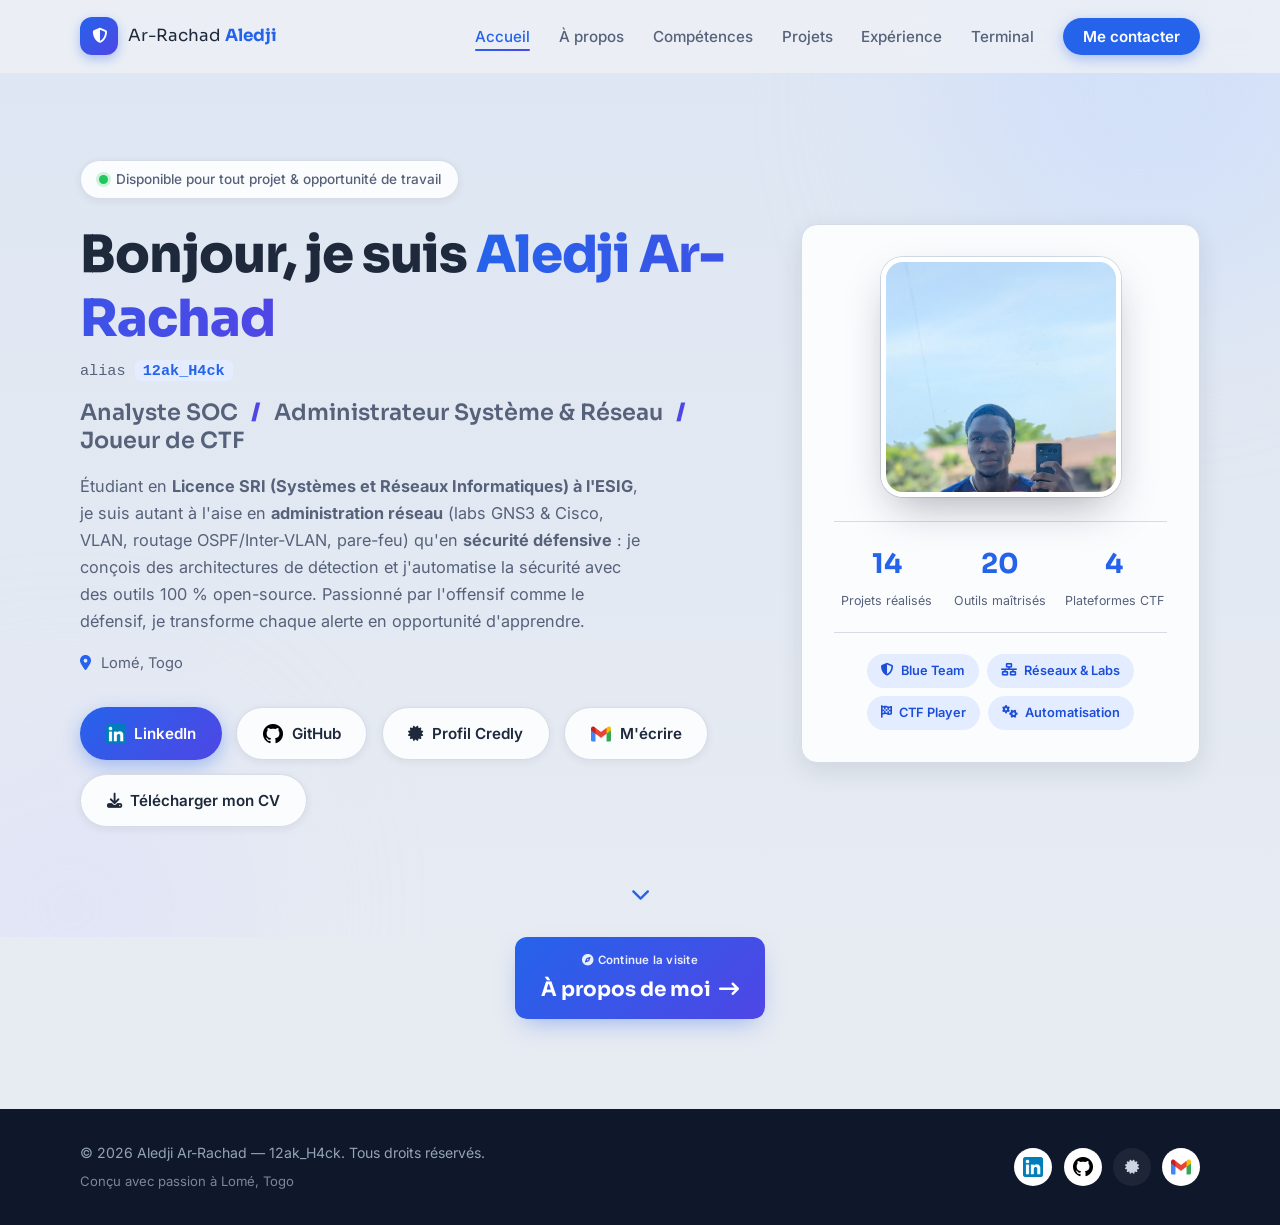
==== index.html @ 724449cd "Add files via upload" ====
<!DOCTYPE html>
<html lang="fr">
<head>
  <meta charset="UTF-8">
  <meta name="viewport" content="width=device-width, initial-scale=1.0">
  <title>Aledji Ar-Rachad — Accueil</title>
  <meta name="description" content="Portfolio d'Aledji Ar-Rachad — Étudiant en Licence SRI (Systèmes et Réseaux Informatiques) à l'ESIG, Analyste SOC, Administrateur Système & Réseau et joueur de CTF.">
  <link rel="icon" href="data:image/svg+xml,%3Csvg xmlns='http://www.w3.org/2000/svg' viewBox='0 0 100 100'%3E%3Ctext y='.9em' font-size='90'%3E%F0%9F%9B%A1%EF%B8%8F%3C/text%3E%3C/svg%3E">

  <link rel="preconnect" href="https://fonts.googleapis.com">
  <link rel="preconnect" href="https://fonts.gstatic.com" crossorigin>
  <link href="https://fonts.googleapis.com/css2?family=Inter:wght@400;500;600;700&family=Sora:wght@600;700;800&display=swap" rel="stylesheet">
  <link rel="stylesheet" href="https://cdnjs.cloudflare.com/ajax/libs/font-awesome/6.5.1/css/all.min.css" integrity="sha512-DTOQO9RWCH3ppGqcWaEA1BIZOC6xxalwEsw9c2QQeAIftl+Vegovlnee1c9QX4TctnWMn13TZye+giMm8e2LwA==" crossorigin="anonymous" referrerpolicy="no-referrer">

  <link rel="stylesheet" href="styles.css">
</head>
<body>

<a href="#main" class="skip-link">Aller au contenu principal</a>
<div id="progress-bar" aria-hidden="true"></div>

<!-- ================= NAVBAR ================= -->
<header class="navbar" id="navbar">
  <nav class="container nav-inner">
    <a href="index.html" class="logo">
      <span class="logo-badge"><i class="fa-solid fa-shield-halved"></i></span>
      <span>Ar-Rachad <strong>Aledji</strong></span>
    </a>

    <ul class="nav-links" id="nav-links">
      <li><a href="index.html" class="nav-link active">Accueil</a></li>
      <li><a href="apropos.html" class="nav-link">À propos</a></li>
      <li><a href="competences.html" class="nav-link">Compétences</a></li>
      <li><a href="projets.html" class="nav-link">Projets</a></li>
      <li><a href="experience.html" class="nav-link">Expérience</a></li>
      <li><a href="terminal.html" class="nav-link">Terminal</a></li>
      <li><a href="contact.html" class="nav-link nav-cta">Me contacter</a></li>
    </ul>

    <button class="menu-btn" id="menu-btn" aria-label="Ouvrir le menu" aria-expanded="false">
      <i class="fa-solid fa-bars"></i>
    </button>
  </nav>
</header>

<main id="main">

<!-- ================= HERO ================= -->
<section id="accueil" class="hero">
  <div class="hero-decor hero-decor-1"></div>
  <div class="hero-decor hero-decor-2"></div>

  <div class="container hero-inner">
    <div class="hero-text reveal-left">
      <span class="hero-tag"><span class="dot-online"></span> Disponible pour tout projet &amp; opportunité de travail</span>

      <h1>Bonjour, je suis <span class="accent">Aledji Ar-Rachad</span></h1>

      <p class="hero-alias">alias <span>12ak_H4ck</span></p>

      <h2 class="hero-role">Analyste SOC <span class="sep">/</span> Administrateur Système &amp; Réseau <span class="sep">/</span> Joueur de CTF</h2>

      <p class="hero-desc">
        Étudiant en <strong>Licence SRI (Systèmes et Réseaux Informatiques) à l'ESIG</strong>, je suis autant à l'aise
        en <strong>administration réseau</strong> (labs GNS3 &amp; Cisco, VLAN, routage OSPF/Inter-VLAN, pare-feu) qu'en
        <strong>sécurité défensive</strong> : je conçois des architectures de détection et j'automatise la sécurité avec
        des outils 100&nbsp;% open-source. Passionné par l'offensif comme le défensif, je transforme chaque alerte en
        opportunité d'apprendre.
      </p>

      <p class="hero-location"><i class="fa-solid fa-location-dot"></i> Lomé, Togo</p>

      <div class="hero-actions">
        <a href="https://www.linkedin.com/in/ar-rachad-aledji" target="_blank" rel="noopener noreferrer" class="btn btn-primary">
          <img src="assets/linkedin.png" alt="" class="btn-ico" aria-hidden="true"> LinkedIn
        </a>
        <a href="https://github.com/Rachkpt" target="_blank" rel="noopener noreferrer" class="btn btn-outline">
          <img src="assets/github.png" alt="" class="btn-ico" aria-hidden="true"> GitHub
        </a>
        <a href="https://www.credly.com/users/aledji-ar-rachad" target="_blank" rel="noopener noreferrer" class="btn btn-outline">
          <i class="fa-solid fa-certificate"></i> Profil Credly
        </a>
        <a href="mailto:aledjiarrachad1@gmail.com" class="btn btn-outline">
          <img src="assets/gmail.png" alt="" class="btn-ico" aria-hidden="true"> M'écrire
        </a>
        <!-- Bouton de téléchargement : dépose ton CV nommé "assets/cv.pdf" dans le dossier -->
        <a href="assets/cv.pdf" download class="btn btn-outline">
          <i class="fa-solid fa-download"></i> Télécharger mon CV
        </a>
      </div>
    </div>

    <div class="hero-card reveal-right">
      <!-- ============================================================
           >>> C'EST ICI QUE TA PHOTO S'AFFICHE <<<
           Pour l'ajouter : dépose ton image dans CE dossier (à côté
           de index.html) et nomme-la EXACTEMENT :  photo.jpg
           (format carré conseillé, ex. 500x500 px).
           ============================================================ -->
      <div class="hero-avatar">
        <img src="assets/photo.jpg" alt="Photo d'Aledji Ar-Rachad"
             onerror="this.style.display='none'; this.nextElementSibling.style.display='flex';">
        <span class="hero-avatar-fallback">
          <i class="fa-solid fa-camera-retro"></i>
          <small>Ajoutez<br>photo.jpg</small>
        </span>
      </div>
      <div class="hero-stats">
        <div class="stat">
          <span class="stat-value" data-count="14">0</span>
          <span class="stat-label">Projets réalisés</span>
        </div>
        <div class="stat">
          <span class="stat-value" data-count="20">0</span>
          <span class="stat-label">Outils maîtrisés</span>
        </div>
        <div class="stat">
          <span class="stat-value" data-count="4">0</span>
          <span class="stat-label">Plateformes CTF</span>
        </div>
      </div>
      <div class="hero-badges">
        <span class="badge-soft"><i class="fa-solid fa-shield-halved"></i> Blue Team</span>
        <span class="badge-soft"><i class="fa-solid fa-network-wired"></i> Réseaux &amp; Labs</span>
        <span class="badge-soft"><i class="fa-solid fa-flag-checkered"></i> CTF Player</span>
        <span class="badge-soft"><i class="fa-solid fa-gears"></i> Automatisation</span>
      </div>
    </div>
  </div>

  <a href="#suite" class="scroll-hint" aria-label="Continuer la visite">
    <i class="fa-solid fa-chevron-down"></i>
  </a>
</section>

<!-- ================= PAGE SUIVANTE ================= -->
<div class="page-next-wrap" id="suite">
  <a href="apropos.html" class="page-next reveal-zoom">
    <span class="page-next-kicker"><i class="fa-solid fa-compass"></i> Continue la visite</span>
    <span class="page-next-title">À propos de moi <i class="fa-solid fa-arrow-right-long"></i></span>
  </a>
</div>

</main>

<!-- ================= FOOTER ================= -->
<footer class="footer">
  <div class="container footer-inner">
    <p>
      © <span id="year"></span> Aledji Ar-Rachad — 12ak_H4ck. Tous droits réservés.<br>
      <span class="footer-made">Conçu avec passion à Lomé, Togo</span>
    </p>
    <div class="footer-links">
      <a href="https://www.linkedin.com/in/ar-rachad-aledji" target="_blank" rel="noopener noreferrer" aria-label="LinkedIn"><img src="assets/linkedin.png" alt="" class="footer-img" aria-hidden="true"></a>
      <a href="https://github.com/Rachkpt" target="_blank" rel="noopener noreferrer" aria-label="GitHub"><img src="assets/github.png" alt="" class="footer-img" aria-hidden="true"></a>
      <a href="https://www.credly.com/users/aledji-ar-rachad" target="_blank" rel="noopener noreferrer" aria-label="Certifications Credly"><i class="fa-solid fa-certificate"></i></a>
      <a href="mailto:aledjiarrachad1@gmail.com" aria-label="Email"><img src="assets/gmail.png" alt="" class="footer-img" aria-hidden="true"></a>
    </div>
  </div>
</footer>

<button id="back-to-top" aria-label="Revenir en haut de page"><i class="fa-solid fa-arrow-up"></i></button>

<script src="script.js"></script>
</body>
</html>
---- styles.css ----
/* ==========================================================================
   Portfolio — Aledji Ar-Rachad
   Thème clair, professionnel et chaleureux
   ========================================================================== */

/* ---------- Variables ---------- */
:root {
  --bg: #e7ebf2;          /* fond adouci (blanc légèrement grisé, moins éclatant) */
  --bg-alt: #dee4ee;      /* sections alternées un peu plus soutenues */
  --surface: #fbfcfe;     /* cartes : blanc cassé plutôt que blanc pur */
  --text: #1e293b;
  --text-soft: #56617a;
  --primary: #2563eb;
  --primary-dark: #1d4ed8;
  --primary-soft: #e4edff;
  --accent: #4f46e5;      /* indigo : cohérent avec le bleu (palette plus sobre/pro) */
  --warm: #f59e0b;        /* touche chaude (ambre) pour humaniser */
  --border: #d5dce7;
  --shadow-sm: 0 2px 8px rgba(30, 41, 59, 0.07);
  --shadow-md: 0 8px 24px rgba(30, 41, 59, 0.11);
  --shadow-lg: 0 16px 48px rgba(37, 99, 235, 0.16);
  --radius: 16px;
  --radius-sm: 10px;
  --font-body: 'Inter', system-ui, sans-serif;
  --font-title: 'Sora', 'Inter', sans-serif;
}

/* ---------- Reset & base ---------- */
*, *::before, *::after { box-sizing: border-box; margin: 0; padding: 0; }

html { scroll-behavior: smooth; scroll-padding-top: 90px; }

@media (prefers-reduced-motion: reduce) {
  html { scroll-behavior: auto; }
  *, *::before, *::after {
    animation-duration: 0.001ms !important;
    transition-duration: 0.001ms !important;
  }
}

body {
  font-family: var(--font-body);
  background: var(--bg);
  color: var(--text);
  line-height: 1.65;
  overflow-x: hidden;
}

img { max-width: 100%; display: block; }
a { color: inherit; text-decoration: none; }
ul { list-style: none; }

h1, h2, h3 { font-family: var(--font-title); line-height: 1.25; }

.container {
  width: min(1120px, 92%);
  margin-inline: auto;
}

/* ---------- Accessibilité ---------- */
.skip-link {
  position: absolute;
  left: -9999px;
  top: 0;
  z-index: 200;
  background: var(--primary);
  color: #fff;
  padding: 0.8rem 1.4rem;
  border-radius: 0 0 var(--radius-sm) 0;
  font-weight: 600;
}
.skip-link:focus { left: 0; }

:focus-visible {
  outline: 3px solid var(--primary);
  outline-offset: 3px;
  border-radius: 4px;
}

/* ==========================================================================
   Navbar
   ========================================================================== */
.navbar {
  position: fixed;
  inset-inline: 0;
  top: 0;
  z-index: 100;
  background: rgba(238, 241, 246, 0.82);
  backdrop-filter: blur(12px);
  -webkit-backdrop-filter: blur(12px);
  border-bottom: 1px solid transparent;
  transition: border-color 0.3s ease, box-shadow 0.3s ease;
}
.navbar.scrolled {
  border-bottom-color: var(--border);
  box-shadow: var(--shadow-sm);
}

.nav-inner {
  display: flex;
  align-items: center;
  justify-content: space-between;
  height: 72px;
}

.logo {
  display: inline-flex;
  align-items: center;
  gap: 0.65rem;
  font-family: var(--font-title);
  font-size: 1.05rem;
  color: var(--text);
}
.logo strong { color: var(--primary); }

.logo-badge {
  display: inline-grid;
  place-items: center;
  width: 38px;
  height: 38px;
  border-radius: 12px;
  background: linear-gradient(135deg, var(--primary), var(--accent));
  color: #fff;
  font-size: 0.95rem;
  box-shadow: 0 4px 12px rgba(37, 99, 235, 0.35);
  transition: transform 0.3s ease;
}
.logo:hover .logo-badge { transform: rotate(-8deg) scale(1.06); }

.nav-links {
  display: flex;
  align-items: center;
  gap: 1.8rem;
}

.nav-link {
  position: relative;
  font-size: 0.95rem;
  font-weight: 500;
  color: var(--text-soft);
  padding: 0.35rem 0;
  transition: color 0.25s ease;
}
.nav-link::after {
  content: '';
  position: absolute;
  left: 0;
  bottom: 0;
  width: 100%;
  height: 2px;
  border-radius: 2px;
  background: linear-gradient(90deg, var(--primary), var(--accent));
  transform: scaleX(0);
  transform-origin: left;
  transition: transform 0.3s ease;
}
.nav-link:hover, .nav-link.active { color: var(--primary); }
.nav-link:hover::after, .nav-link.active::after { transform: scaleX(1); }

.nav-cta {
  background: var(--primary);
  color: #fff !important;
  padding: 0.55rem 1.25rem !important;
  border-radius: 999px;
  font-weight: 600;
  box-shadow: 0 4px 14px rgba(37, 99, 235, 0.35);
  transition: transform 0.25s ease, box-shadow 0.25s ease, background 0.25s ease;
}
.nav-cta::after { display: none; }
.nav-cta:hover {
  background: var(--primary-dark);
  transform: translateY(-2px);
  box-shadow: 0 8px 20px rgba(37, 99, 235, 0.45);
}

.menu-btn {
  display: none;
  background: none;
  border: none;
  font-size: 1.4rem;
  color: var(--text);
  cursor: pointer;
  padding: 0.4rem;
}

/* ==========================================================================
   Boutons
   ========================================================================== */
.btn {
  display: inline-flex;
  align-items: center;
  gap: 0.55rem;
  padding: 0.8rem 1.6rem;
  border-radius: 999px;
  font-weight: 600;
  font-size: 0.95rem;
  transition: transform 0.25s ease, box-shadow 0.25s ease,
              background 0.25s ease, color 0.25s ease, border-color 0.25s ease;
}
.btn:active { transform: scale(0.97); }

.btn-primary {
  background: linear-gradient(135deg, var(--primary), var(--accent));
  color: #fff;
  box-shadow: 0 6px 18px rgba(37, 99, 235, 0.35);
}
.btn-primary:hover {
  transform: translateY(-3px);
  box-shadow: 0 12px 28px rgba(37, 99, 235, 0.45);
}

.btn-outline {
  background: var(--surface);
  color: var(--text);
  border: 1.5px solid var(--border);
  box-shadow: var(--shadow-sm);
}
.btn-outline:hover {
  border-color: var(--primary);
  color: var(--primary);
  transform: translateY(-3px);
  box-shadow: var(--shadow-md);
}

/* Petites icônes-images (PNG) dans les boutons */
.btn-ico {
  width: 20px; height: 20px;
  object-fit: contain;
  display: inline-block;
}

/* ==========================================================================
   Hero
   ========================================================================== */
.hero {
  position: relative;
  padding: 160px 0 110px;
  overflow: hidden;
  background: linear-gradient(180deg, #dde6f3 0%, var(--bg) 100%);
}

.hero-decor {
  position: absolute;
  border-radius: 50%;
  filter: blur(90px);
  opacity: 0.5;
  pointer-events: none;
}
.hero-decor-1 {
  width: 420px; height: 420px;
  background: #c7dbff;
  top: -120px; right: -80px;
}
.hero-decor-2 {
  width: 340px; height: 340px;
  background: #dcdefb;
  bottom: -140px; left: -100px;
}

.hero-inner {
  position: relative;
  display: grid;
  grid-template-columns: 1.25fr 0.75fr;
  gap: 3.5rem;
  align-items: center;
}

.hero-tag {
  display: inline-flex;
  align-items: center;
  gap: 0.5rem;
  background: var(--surface);
  border: 1px solid var(--border);
  border-radius: 999px;
  padding: 0.45rem 1.1rem;
  font-size: 0.85rem;
  font-weight: 500;
  color: var(--text-soft);
  box-shadow: var(--shadow-sm);
  margin-bottom: 1.5rem;
}

.dot-online {
  width: 9px; height: 9px;
  border-radius: 50%;
  background: #22c55e;
  box-shadow: 0 0 0 3px rgba(34, 197, 94, 0.2);
  animation: pulse 2s ease infinite;
}
@keyframes pulse {
  0%, 100% { box-shadow: 0 0 0 3px rgba(34, 197, 94, 0.2); }
  50% { box-shadow: 0 0 0 7px rgba(34, 197, 94, 0.08); }
}

.hero h1 {
  font-size: clamp(2.1rem, 4.5vw, 3.2rem);
  font-weight: 800;
  letter-spacing: -0.02em;
}

.accent {
  background: linear-gradient(90deg, var(--primary), var(--accent));
  -webkit-background-clip: text;
  background-clip: text;
  color: transparent;
}

.hero-alias {
  margin-top: 0.5rem;
  font-family: 'Cascadia Code', 'Fira Code', Consolas, monospace;
  font-size: 0.95rem;
  color: var(--text-soft);
}
.hero-alias span {
  color: var(--primary);
  font-weight: 700;
  background: var(--primary-soft);
  padding: 0.1rem 0.5rem;
  border-radius: 6px;
}

.hero-role {
  margin-top: 0.9rem;
  font-size: clamp(1.1rem, 2.2vw, 1.4rem);
  font-weight: 600;
  color: var(--text-soft);
}
/* Séparateur "/" : couleur accent sobre + léger pouls */
.hero-role .sep {
  display: inline-block;
  margin: 0 0.5rem;
  font-weight: 800;
  color: var(--accent);
  animation: sep-pulse 2.4s ease-in-out infinite;
}
@keyframes sep-pulse {
  0%, 100% { transform: translateY(0) scale(1); opacity: 1; }
  50%      { transform: translateY(-2px) scale(1.18); opacity: 0.9; }
}

.hero-desc {
  margin-top: 1.2rem;
  max-width: 560px;
  color: var(--text-soft);
  font-size: 1.02rem;
}

.hero-location {
  margin-top: 1rem;
  color: var(--text-soft);
  font-size: 0.92rem;
}
.hero-location i { color: var(--primary); margin-right: 0.4rem; }

.hero-actions {
  margin-top: 2rem;
  display: flex;
  flex-wrap: wrap;
  gap: 0.9rem;
}

/* Carte hero */
.hero-card {
  background: var(--surface);
  border: 1px solid var(--border);
  border-radius: var(--radius);
  padding: 2rem;
  box-shadow: var(--shadow-md);
  text-align: center;
  transition: transform 0.35s ease, box-shadow 0.35s ease;
}
.hero-card:hover {
  transform: translateY(-6px);
  box-shadow: var(--shadow-lg);
}

/* Photo d'accueil : grand CARRÉ arrondi, contour propre + belle ombre */
.hero-avatar {
  position: relative;
  width: 100%;
  max-width: 240px;
  aspect-ratio: 1 / 1;
  margin: 0 auto 1.5rem;
  display: grid;
  place-items: center;
  border-radius: 22px;
  overflow: hidden;
  background: linear-gradient(135deg, var(--primary-soft), #eef1ff);
  border: 5px solid #fff;
  box-shadow:
    0 18px 45px -12px rgba(15, 23, 42, 0.35),
    0 0 0 1px var(--border);
  transition: transform 0.35s ease, box-shadow 0.35s ease;
}
.hero-card:hover .hero-avatar {
  transform: translateY(-4px);
  box-shadow: 0 26px 60px -14px rgba(37, 99, 235, 0.4), 0 0 0 1px var(--border);
}
/* La photo (photo.jpg) remplit le carré */
.hero-avatar img {
  width: 100%; height: 100%;
  object-fit: cover;
  display: block;
}
/* Cadre affiché tant qu'aucune photo.jpg n'est présente */
.hero-avatar-fallback {
  display: none; /* passe à "flex" via onerror si pas de photo */
  width: 100%; height: 100%;
  flex-direction: column;
  align-items: center;
  justify-content: center;
  gap: 0.4rem;
  background: #fff;
  color: var(--primary);
  text-align: center;
}
.hero-avatar-fallback i { font-size: 2.4rem; }
.hero-avatar-fallback small {
  font-size: 0.72rem;
  font-weight: 700;
  line-height: 1.15;
  color: var(--text-soft);
}

/* Photo ronde flottante (pages internes) — flotte + clic = retour accueil */
.float-photo {
  position: fixed;
  top: 88px;
  right: 24px;
  z-index: 95;
  width: 64px; height: 64px;
  border-radius: 50%;
  overflow: hidden;
  border: 3px solid #fff;
  background: var(--primary-soft);
  box-shadow: 0 10px 24px -6px rgba(15, 23, 42, 0.4), 0 0 0 1px var(--border);
  animation: float 4s ease-in-out infinite;
  transition: transform 0.3s ease, box-shadow 0.3s ease;
}
.float-photo:hover {
  transform: scale(1.1);
  box-shadow: 0 14px 30px -6px rgba(37, 99, 235, 0.5), 0 0 0 1px var(--border);
}
.float-photo img { width: 100%; height: 100%; object-fit: cover; display: block; }
.float-photo.no-photo { display: none; } /* caché tant qu'il n'y a pas de photo.jpg */
@media (max-width: 700px) {
  .float-photo { width: 50px; height: 50px; top: 82px; right: 14px; }
}

.hero-stats {
  display: grid;
  grid-template-columns: repeat(3, 1fr);
  gap: 0.5rem;
  padding: 1.2rem 0;
  border-top: 1px solid var(--border);
  border-bottom: 1px solid var(--border);
}

.stat-value {
  display: block;
  font-family: var(--font-title);
  font-size: 1.7rem;
  font-weight: 700;
  color: var(--primary);
}
.stat-label {
  font-size: 0.78rem;
  color: var(--text-soft);
}

.hero-badges {
  margin-top: 1.3rem;
  display: flex;
  flex-wrap: wrap;
  justify-content: center;
  gap: 0.5rem;
}

.badge-soft {
  display: inline-flex;
  align-items: center;
  gap: 0.4rem;
  background: var(--primary-soft);
  color: var(--primary-dark);
  font-size: 0.8rem;
  font-weight: 600;
  padding: 0.4rem 0.9rem;
  border-radius: 999px;
}

.scroll-hint {
  position: absolute;
  left: 50%;
  bottom: 26px;
  transform: translateX(-50%);
  color: var(--primary);
  font-size: 1.2rem;
  animation: bounce 2s ease infinite;
}
@keyframes bounce {
  0%, 100% { transform: translate(-50%, 0); }
  50% { transform: translate(-50%, 8px); }
}

/* ==========================================================================
   Sections communes
   ========================================================================== */
.section { padding: 100px 0; }
.section-alt { background: var(--bg-alt); }

.section-head { margin-bottom: 3.2rem; }
.section-head-center { text-align: center; }

.section-kicker {
  display: inline-block;
  font-size: 0.85rem;
  font-weight: 700;
  text-transform: uppercase;
  letter-spacing: 0.08em;
  color: var(--primary);
  margin-bottom: 0.5rem;
}

.section-head h2 {
  font-size: clamp(1.9rem, 4vw, 2.6rem);
  font-weight: 800;
  letter-spacing: -0.02em;
  color: var(--text);
  display: inline-block;
  position: relative;
  padding-bottom: 0.7rem;
}
/* Soulignage net et pro : petite barre arrondie bleu → indigo */
.section-head h2::after {
  content: '';
  position: absolute;
  left: 0;
  bottom: 0;
  width: 56px;
  height: 4px;
  border-radius: 999px;
  background: linear-gradient(90deg, var(--primary), var(--accent));
  transform: scaleX(0);
  transform-origin: left;
  transition: transform 0.6s ease 0.15s;
}
/* la barre se déploie quand la section apparaît */
.section-head.in-view h2::after { transform: scaleX(1); }
/* titres centrés : barre centrée */
.section-head-center h2::after { left: 50%; margin-left: -28px; transform-origin: center; }

.section-sub {
  max-width: 560px;
  margin: 1rem auto 0;
  color: var(--text-soft);
}

/* ==========================================================================
   À propos
   ========================================================================== */
.about-grid {
  display: grid;
  grid-template-columns: 1.1fr 0.9fr;
  gap: 3rem;
  align-items: start;
}

.about-text p + p { margin-top: 1.1rem; }
.about-text { color: var(--text-soft); font-size: 1.02rem; }
.about-text strong { color: var(--text); }

.about-cards {
  display: grid;
  grid-template-columns: repeat(2, 1fr);
  gap: 1rem;
}

.about-card {
  display: flex;
  align-items: flex-start;
  gap: 0.9rem;
  background: var(--surface);
  border: 1px solid var(--border);
  border-radius: var(--radius-sm);
  padding: 1.2rem;
  box-shadow: var(--shadow-sm);
  transition: transform 0.3s ease, box-shadow 0.3s ease, border-color 0.3s ease;
}
.about-card:hover {
  transform: translateY(-4px);
  box-shadow: var(--shadow-md);
  border-color: rgba(37, 99, 235, 0.35);
}

.about-icon {
  flex-shrink: 0;
  width: 42px; height: 42px;
  display: grid;
  place-items: center;
  border-radius: 12px;
  background: var(--primary-soft);
  color: var(--primary);
  font-size: 1.05rem;
}

.about-card h3 { font-size: 0.95rem; margin-bottom: 0.2rem; }
.about-card p { font-size: 0.85rem; color: var(--text-soft); }

/* ==========================================================================
   Compétences
   ========================================================================== */
.skills-grid {
  display: grid;
  grid-template-columns: repeat(3, 1fr);
  gap: 1.4rem;
  align-items: start; /* chaque carte est indépendante : dérouler l'une n'agrandit pas les autres */
}

.skill-card {
  background: var(--surface);
  border: 1px solid var(--border);
  border-radius: var(--radius);
  padding: 1.6rem;
  box-shadow: var(--shadow-sm);
  transition: transform 0.3s ease, box-shadow 0.3s ease, border-color 0.3s ease;
}
.skill-card:hover {
  transform: translateY(-5px);
  box-shadow: var(--shadow-md);
  border-color: rgba(37, 99, 235, 0.35);
}

/* Indice au-dessus de la grille */
.skills-hint {
  text-align: center;
  color: var(--text-soft);
  font-size: 0.9rem;
  margin: -1.5rem 0 2.2rem;
}
.skills-hint i { color: var(--primary); margin-right: 0.4rem; }

/* En-tête cliquable (bouton d'accordéon) */
.skill-head {
  display: flex;
  align-items: center;
  gap: 0.8rem;
  width: 100%;
  background: none;
  border: none;
  padding: 0;
  margin: 0;
  cursor: pointer;
  text-align: left;
  font-family: inherit;
  color: inherit;
}

.skill-icon {
  flex-shrink: 0;
  width: 44px; height: 44px;
  display: grid;
  place-items: center;
  border-radius: 12px;
  background: linear-gradient(135deg, var(--primary-soft), #f0e9ff);
  color: var(--primary);
  font-size: 1.1rem;
  transition: transform 0.3s ease;
}
.skill-card:hover .skill-icon { transform: scale(1.1) rotate(-6deg); }

/* Variante d'icône contenant un vrai logo PNG (ex. VoIP) */
.skill-icon-img { background: #fff; border: 1px solid var(--border); padding: 6px; }
.skill-icon-img img { width: 100%; height: 100%; object-fit: contain; }

.skill-head h3 { font-size: 1.02rem; margin: 0; line-height: 1.3; }

/* Chevron qui pivote quand la catégorie est ouverte */
.skill-chevron {
  margin-left: auto;
  flex-shrink: 0;
  width: 30px; height: 30px;
  display: grid;
  place-items: center;
  border-radius: 50%;
  background: var(--bg);
  color: var(--primary);
  font-size: 0.8rem;
  transition: transform 0.4s ease, background 0.3s ease, color 0.3s ease;
}
.skill-head:hover .skill-chevron { background: var(--primary); color: #fff; }
.skill-head[aria-expanded="true"] .skill-chevron { transform: rotate(180deg); }

/* Corps déroulant : animation fluide via grid-template-rows 0fr -> 1fr */
.skill-body {
  display: grid;
  grid-template-rows: 0fr;
  transition: grid-template-rows 0.45s ease;
}
.skill-head[aria-expanded="true"] + .skill-body {
  grid-template-rows: 1fr;
}
.skill-body-inner {
  overflow: hidden;
  min-height: 0;
  padding-top: 1.2rem; /* espace sous l'en-tête, masqué quand replié */
}
.skill-body-inner p { margin: 0 0 0.9rem; font-size: 0.9rem; color: var(--text-soft); }
/* Dans un en-tête d'accordéon, l'icône de projet ne garde pas sa marge du bas */
.skill-head .project-icon { margin-bottom: 0; }

/* Lien cliquable "Voir le post LinkedIn" sous un projet */
.project-link {
  display: inline-flex;
  align-items: center;
  gap: 0.55rem;
  margin-top: 1rem;
  padding: 0.55rem 1.05rem;
  border-radius: 999px;
  background: #eaf1ff;
  border: 1px solid rgba(37, 99, 235, 0.28);
  color: var(--primary-dark);
  font-size: 0.82rem;
  font-weight: 600;
  transition: background 0.25s ease, color 0.25s ease, transform 0.25s ease, box-shadow 0.25s ease;
}
.project-link img { width: 16px; height: 16px; object-fit: contain; }
.project-link .fa-arrow-up-right-from-square { font-size: 0.7rem; opacity: 0.8; }
.project-link:hover {
  background: var(--primary);
  color: #fff;
  transform: translateY(-2px);
  box-shadow: 0 8px 18px rgba(37, 99, 235, 0.35);
}
.project-link:hover img { filter: brightness(0) invert(1); }

/* Les tags entrent en cascade quand on ouvre la catégorie */
.skill-head[aria-expanded="true"] + .skill-body .tags li {
  animation: pop-in 0.4s ease backwards;
}
.skill-head[aria-expanded="true"] + .skill-body .tags li:nth-child(1) { animation-delay: 0.05s; }
.skill-head[aria-expanded="true"] + .skill-body .tags li:nth-child(2) { animation-delay: 0.10s; }
.skill-head[aria-expanded="true"] + .skill-body .tags li:nth-child(3) { animation-delay: 0.15s; }
.skill-head[aria-expanded="true"] + .skill-body .tags li:nth-child(4) { animation-delay: 0.20s; }
.skill-head[aria-expanded="true"] + .skill-body .tags li:nth-child(5) { animation-delay: 0.25s; }
.skill-head[aria-expanded="true"] + .skill-body .tags li:nth-child(6) { animation-delay: 0.30s; }
.skill-head[aria-expanded="true"] + .skill-body .tags li:nth-child(n+7) { animation-delay: 0.35s; }

/* Tags / badges */
.tags {
  display: flex;
  flex-wrap: wrap;
  gap: 0.45rem;
}
.tags li, .tags span {
  display: inline-flex;
  align-items: center;
  gap: 0.4rem;
  font-size: 0.78rem;
  font-weight: 500;
  color: var(--text-soft);
  background: var(--bg);
  border: 1px solid var(--border);
  border-radius: 999px;
  padding: 0.3rem 0.75rem;
  transition: background 0.25s ease, color 0.25s ease, border-color 0.25s ease;
}
.tags li:hover, .tags span:hover {
  background: var(--primary-soft);
  border-color: rgba(37, 99, 235, 0.35);
  color: var(--primary-dark);
}

.tags-accent li, .tags-accent span {
  background: rgba(255, 255, 255, 0.7);
  color: var(--primary-dark);
  border-color: rgba(37, 99, 235, 0.25);
}

/* Petit logo dans un tag (ex. GNS3, VirtualBox, VMware) */
.tag-ico {
  width: 15px; height: 15px;
  object-fit: contain;
  flex-shrink: 0;
}

/* ==========================================================================
   Projets
   ========================================================================== */
.featured-project {
  position: relative;
  background: linear-gradient(135deg, #eef4ff 0%, #f6f0ff 100%);
  border: 1.5px solid rgba(37, 99, 235, 0.25);
  border-radius: var(--radius);
  padding: 2.2rem;
  margin-bottom: 2.2rem;
  box-shadow: var(--shadow-md);
  transition: transform 0.35s ease, box-shadow 0.35s ease;
}
.featured-project:hover {
  transform: translateY(-5px);
  box-shadow: var(--shadow-lg);
}

.featured-label {
  position: absolute;
  top: -14px;
  left: 26px;
  display: inline-flex;
  align-items: center;
  gap: 0.4rem;
  background: linear-gradient(135deg, var(--primary), var(--accent));
  color: #fff;
  font-size: 0.8rem;
  font-weight: 700;
  padding: 0.4rem 1rem;
  border-radius: 999px;
  box-shadow: 0 6px 16px rgba(37, 99, 235, 0.4);
}

.featured-body {
  display: flex;
  gap: 1.6rem;
  align-items: flex-start;
}

.featured-icon {
  flex-shrink: 0;
  width: 64px; height: 64px;
  display: grid;
  place-items: center;
  border-radius: 16px;
  background: linear-gradient(135deg, var(--primary), var(--accent));
  color: #fff;
  font-size: 1.6rem;
  box-shadow: 0 8px 20px rgba(37, 99, 235, 0.35);
}

.featured-body h3 { font-size: 1.35rem; margin-bottom: 0.6rem; }
.featured-body > div > p { color: var(--text-soft); }

.featured-points {
  margin: 1rem 0 1.2rem;
  display: grid;
  gap: 0.45rem;
}
.featured-points li {
  position: relative;
  padding-left: 1.4rem;
  font-size: 0.92rem;
  color: var(--text-soft);
}
.featured-points li::before {
  content: '\f00c'; /* icône "check" Font Awesome */
  font-family: 'Font Awesome 6 Free';
  font-weight: 900;
  position: absolute;
  left: 0;
  top: 0.15rem;
  font-size: 0.75rem;
  color: var(--primary);
}

.projects-grid {
  display: grid;
  grid-template-columns: repeat(3, 1fr);
  gap: 1.4rem;
  align-items: start; /* chaque projet est indépendant : dérouler l'un n'agrandit pas les autres */
}

.project-card {
  display: flex;
  flex-direction: column;
  background: var(--surface);
  border: 1px solid var(--border);
  border-radius: var(--radius);
  padding: 1.6rem;
  box-shadow: var(--shadow-sm);
  transition: transform 0.3s ease, box-shadow 0.3s ease, border-color 0.3s ease;
}
.project-card:hover {
  transform: translateY(-5px);
  box-shadow: var(--shadow-md);
  border-color: rgba(37, 99, 235, 0.35);
}

.project-icon {
  width: 48px; height: 48px;
  display: grid;
  place-items: center;
  border-radius: 12px;
  background: var(--primary-soft);
  color: var(--primary);
  font-size: 1.15rem;
  margin-bottom: 1rem;
  transition: transform 0.3s ease, background 0.3s ease, color 0.3s ease;
}
.project-card:hover .project-icon {
  background: linear-gradient(135deg, var(--primary), var(--accent));
  color: #fff;
  transform: scale(1.08);
}

/* Icône de projet contenant un vrai logo PNG (GNS3, VirtualBox) */
.project-icon-img { background: #fff; border: 1px solid var(--border); padding: 7px; }
.project-icon-img img { width: 100%; height: 100%; object-fit: contain; }
.project-card:hover .project-icon-img { background: #fff; transform: scale(1.08); }

/* Carte projet mise en avant (bordure dégradée) */
.project-card-highlight {
  border: 1.5px solid rgba(37, 99, 235, 0.45);
  background: linear-gradient(160deg, #f2f7ff 0%, #ffffff 55%);
}

.project-card h3 { font-size: 1rem; margin-bottom: 0.5rem; }
.project-card p {
  font-size: 0.9rem;
  color: var(--text-soft);
  flex-grow: 1;
  margin-bottom: 1rem;
}

/* ==========================================================================
   Expérience — timeline
   ========================================================================== */
.timeline {
  position: relative;
  max-width: 720px;
  padding-left: 2.2rem;
}
.timeline::before {
  content: '';
  position: absolute;
  left: 8px;
  top: 6px;
  bottom: 6px;
  width: 3px;
  border-radius: 3px;
  background: linear-gradient(180deg, var(--primary), var(--accent));
}

.timeline-item { position: relative; padding-bottom: 2rem; }
.timeline-item:last-child { padding-bottom: 0; }

.timeline-marker {
  position: absolute;
  left: -2.2rem;
  top: 8px;
  width: 19px; height: 19px;
  border-radius: 50%;
  background: var(--surface);
  border: 4px solid var(--primary);
  box-shadow: 0 0 0 4px rgba(37, 99, 235, 0.15);
}

.timeline-card {
  background: var(--surface);
  border: 1px solid var(--border);
  border-radius: var(--radius-sm);
  padding: 1.5rem 1.7rem;
  box-shadow: var(--shadow-sm);
  transition: transform 0.3s ease, box-shadow 0.3s ease;
}
.timeline-card:hover {
  transform: translateX(6px);
  box-shadow: var(--shadow-md);
}

.timeline-date {
  display: inline-block;
  font-size: 0.78rem;
  font-weight: 700;
  text-transform: uppercase;
  letter-spacing: 0.06em;
  color: var(--primary);
  background: var(--primary-soft);
  padding: 0.25rem 0.8rem;
  border-radius: 999px;
  margin-bottom: 0.7rem;
}

.timeline-card h3 { font-size: 1.05rem; margin-bottom: 0.5rem; }
.timeline-card p { font-size: 0.92rem; color: var(--text-soft); }

/* ==========================================================================
   Contact
   ========================================================================== */
.contact-cards {
  display: grid;
  grid-template-columns: repeat(4, 1fr);
  gap: 1.3rem;
  max-width: 1000px;
  margin-inline: auto;
}

.contact-card {
  text-align: center;
  background: var(--surface);
  border: 1px solid var(--border);
  border-radius: var(--radius);
  padding: 2rem 1.4rem;
  box-shadow: var(--shadow-sm);
  transition: transform 0.3s ease, box-shadow 0.3s ease, border-color 0.3s ease;
}
.contact-card:hover {
  transform: translateY(-6px);
  box-shadow: var(--shadow-md);
  border-color: rgba(37, 99, 235, 0.4);
}

.contact-icon {
  display: inline-grid;
  place-items: center;
  width: 56px; height: 56px;
  border-radius: 50%;
  background: var(--primary-soft);
  color: var(--primary);
  font-size: 1.3rem;
  margin-bottom: 1rem;
  transition: transform 0.3s ease, background 0.3s ease, color 0.3s ease;
}
.contact-card:hover .contact-icon {
  background: linear-gradient(135deg, var(--primary), var(--accent));
  color: #fff;
  transform: scale(1.1);
}
/* Logo PNG dans la pastille de contact : fond blanc pour rester lisible */
.contact-icon:has(.contact-img) { background: #fff; border: 1px solid var(--border); }
.contact-card:hover .contact-icon:has(.contact-img) { background: #fff; }
.contact-img { width: 30px; height: 30px; object-fit: contain; }

.contact-card h3 { font-size: 1.05rem; margin-bottom: 0.3rem; }
.contact-card p { font-size: 0.88rem; color: var(--text-soft); word-break: break-all; }

/* ==========================================================================
   Footer
   ========================================================================== */
.footer {
  background: #0f172a;
  color: #94a3b8;
  padding: 2rem 0;
}

.footer-inner {
  display: flex;
  align-items: center;
  justify-content: space-between;
  gap: 1rem;
  flex-wrap: wrap;
  font-size: 0.88rem;
}

.footer-made { display: inline-block; margin-top: 0.4rem; color: #7c869c; font-size: 0.82rem; }
.footer-made .fa-heart { color: #fb7185; animation: heartbeat 1.6s ease-in-out infinite; }
.footer-made .fa-mug-hot { color: var(--warm); }

.footer-links { display: flex; gap: 0.7rem; }
.footer-links a {
  display: grid;
  place-items: center;
  width: 38px; height: 38px;
  border-radius: 50%;
  background: rgba(255, 255, 255, 0.06);
  color: #cbd5e1;
  transition: background 0.25s ease, color 0.25s ease, transform 0.25s ease;
}
.footer-links a:hover {
  background: var(--primary);
  color: #fff;
  transform: translateY(-3px);
}
/* Pastilles blanches pour que les logos PNG restent visibles sur le footer sombre */
.footer-links a:has(.footer-img) { background: #fff; }
.footer-links a:has(.footer-img):hover { background: #e8eefb; }
.footer-img { width: 20px; height: 20px; object-fit: contain; }

/* ==========================================================================
   Bouton retour en haut
   ========================================================================== */
#back-to-top {
  position: fixed;
  right: 22px;
  bottom: 22px;
  z-index: 90;
  width: 46px; height: 46px;
  border: none;
  border-radius: 50%;
  background: linear-gradient(135deg, var(--primary), var(--accent));
  color: #fff;
  font-size: 1rem;
  cursor: pointer;
  box-shadow: 0 8px 20px rgba(37, 99, 235, 0.4);
  opacity: 0;
  transform: translateY(16px);
  pointer-events: none;
  transition: opacity 0.3s ease, transform 0.3s ease;
}
#back-to-top.visible {
  opacity: 1;
  transform: translateY(0);
  pointer-events: auto;
}
#back-to-top:hover { transform: translateY(-3px); }

/* ==========================================================================
   Animations d'apparition au scroll
   ========================================================================== */
.reveal {
  opacity: 0;
  transform: translateY(28px);
  transition: opacity 0.7s ease, transform 0.7s ease;
}
.reveal.in-view {
  opacity: 1;
  transform: translateY(0);
}

/* ==========================================================================
   Animations vivantes & icônes "humanisées"
   ========================================================================== */

/* --- Keyframes réutilisables --- */
@keyframes float {
  0%, 100% { transform: translateY(0); }
  50%      { transform: translateY(-9px); }
}
@keyframes spin {
  to { transform: rotate(360deg); }
}
@keyframes bob {
  0%, 100% { transform: translateY(0); }
  50%      { transform: translateY(-5px); }
}
@keyframes wiggle {
  0%, 100% { transform: rotate(0deg); }
  25%      { transform: rotate(-9deg); }
  75%      { transform: rotate(9deg); }
}
@keyframes pop-in {
  0%   { transform: scale(0.4); opacity: 0; }
  70%  { transform: scale(1.12); }
  100% { transform: scale(1); opacity: 1; }
}
@keyframes heartbeat {
  0%, 100% { transform: scale(1); }
  30%      { transform: scale(1.12); }
  60%      { transform: scale(1.04); }
}
@keyframes shimmer {
  0%   { background-position: 0% 50%; }
  100% { background-position: 200% 50%; }
}

/* --- Titre du hero : dégradé bleu → indigo (2 tons, sobre) --- */
.accent {
  background: linear-gradient(90deg, var(--primary), var(--accent));
  -webkit-background-clip: text;
  background-clip: text;
  color: transparent;
}

/* --- Icônes de compétences : flottent en continu + réagissent au survol --- */
.skill-icon { animation: bob 3.5s ease-in-out infinite; }
.skill-card:nth-child(2n) .skill-icon { animation-delay: 0.4s; }
.skill-card:nth-child(3n) .skill-icon { animation-delay: 0.8s; }
.skill-card:hover .skill-icon {
  transform: none;
  animation: wiggle 0.6s ease;
}

/* --- Icônes de projets : petit bond permanent, saut au survol --- */
.project-icon { animation: bob 4s ease-in-out infinite; }
.project-card:nth-child(2n) .project-icon { animation-delay: 0.5s; }
.project-card:nth-child(3n) .project-icon { animation-delay: 1s; }
.project-card:hover .project-icon { animation: heartbeat 0.7s ease; }

/* --- Icônes "à propos" : flottent, tournent gentiment au survol --- */
.about-icon { animation: bob 3.8s ease-in-out infinite; }
.about-card:hover .about-icon { animation: wiggle 0.6s ease; }

/* --- Icônes de contact : battement de cœur au survol --- */
.contact-card:hover .contact-icon { animation: heartbeat 0.7s ease; }

/* --- Badges du hero : apparaissent en "pop" + petit flottement --- */
.badge-soft { animation: bob 3s ease-in-out infinite; }
.badge-soft:nth-child(2) { animation-delay: 0.3s; }
.badge-soft:nth-child(3) { animation-delay: 0.6s; }
.badge-soft i { transition: transform 0.3s ease; }
.badge-soft:hover i { transform: scale(1.3) rotate(-10deg); }

/* --- Icône du logo (navbar) : petit clin d'œil au survol --- */
.logo:hover .logo-badge { animation: wiggle 0.6s ease; }

/* --- Puce "disponible" : déjà pulsée, on ajoute un léger flottement au tag --- */
.hero-tag { transition: transform 0.3s ease, box-shadow 0.3s ease; }
.hero-tag:hover { transform: translateY(-3px); box-shadow: var(--shadow-md); }

/* --- Marqueurs de la timeline : pulsent doucement --- */
.timeline-marker { animation: heartbeat 3s ease-in-out infinite; }

/* --- Flèche "retour en haut" : petit rebond au survol --- */
#back-to-top:hover i { animation: bob 0.6s ease infinite; }

/* --- Variantes d'apparition au scroll (plus de mouvement) --- */
.reveal-left  { opacity: 0; transform: translateX(-40px); transition: opacity 0.7s ease, transform 0.7s ease; }
.reveal-right { opacity: 0; transform: translateX(40px);  transition: opacity 0.7s ease, transform 0.7s ease; }
.reveal-zoom  { opacity: 0; transform: scale(0.9);        transition: opacity 0.7s ease, transform 0.7s ease; }
.reveal-left.in-view, .reveal-right.in-view, .reveal-zoom.in-view {
  opacity: 1; transform: none;
}

/* ==========================================================================
   Effets premium
   ========================================================================== */

/* --- Balayage lumineux sur les cartes au survol --- */
.skill-card, .project-card, .contact-card, .about-card {
  position: relative;
  overflow: hidden;
}
.skill-card::after, .project-card::after, .contact-card::after, .about-card::after {
  content: '';
  position: absolute;
  top: 0;
  left: -140%;
  width: 60%;
  height: 100%;
  background: linear-gradient(120deg, transparent, rgba(255, 255, 255, 0.65), transparent);
  transform: skewX(-22deg);
  pointer-events: none;
  z-index: 3;
  transition: left 0.75s ease;
}
.skill-card:hover::after, .project-card:hover::after,
.contact-card:hover::after, .about-card:hover::after {
  left: 150%;
}

/* --- Barre de progression de lecture (en haut de page) --- */
#progress-bar {
  position: fixed;
  top: 0;
  left: 0;
  height: 3px;
  width: 100%;
  transform: scaleX(0);
  transform-origin: left;
  background: linear-gradient(90deg, var(--primary), var(--accent));
  z-index: 200;
  will-change: transform;
}

/* ==========================================================================
   Terminal interactif
   ========================================================================== */
.terminal {
  position: relative;
  max-width: 780px;
  margin: 0 auto;
  border-radius: 14px;
  overflow: hidden;
  border: 1px solid #253154;
  background: #0b1020;
  font-family: 'Cascadia Code', 'Fira Code', 'JetBrains Mono', Consolas, 'Courier New', monospace;
  animation: term-float 5s ease-in-out infinite, term-glow 3.2s ease-in-out infinite;
}
/* le terminal flotte doucement */
@keyframes term-float {
  0%, 100% { transform: translateY(0); }
  50%      { transform: translateY(-7px); }
}
/* halo vert/bleu qui respire autour du terminal */
@keyframes term-glow {
  0%, 100% { box-shadow: 0 24px 60px -20px rgba(11, 16, 32, 0.6), 0 0 0 1px rgba(63, 185, 80, 0.06), 0 0 22px rgba(63, 185, 80, 0.12); }
  50%      { box-shadow: 0 24px 60px -20px rgba(11, 16, 32, 0.6), 0 0 0 1px rgba(88, 166, 255, 0.18), 0 0 34px rgba(88, 166, 255, 0.28); }
}
/* ligne de scan qui descend en continu (effet CRT chic) */
.terminal-body::before {
  content: '';
  position: absolute;
  left: 0; right: 0; top: 0;
  height: 90px;
  background: linear-gradient(180deg, rgba(63, 185, 80, 0.10), transparent);
  pointer-events: none;
  z-index: 4;
  animation: term-scan 4.5s linear infinite;
}
@keyframes term-scan {
  0%   { transform: translateY(-100px); opacity: 0; }
  15%  { opacity: 1; }
  85%  { opacity: 1; }
  100% { transform: translateY(360px); opacity: 0; }
}
.terminal-bar {
  display: flex;
  align-items: center;
  gap: 0.5rem;
  padding: 0.7rem 1rem;
  background: #12182e;
  border-bottom: 1px solid #253154;
}
.tdot { width: 12px; height: 12px; border-radius: 50%; display: inline-block; }
.tdot.red { background: #ff5f57; }
.tdot.yellow { background: #febc2e; }
.tdot.green { background: #28c840; }
.terminal-title {
  margin-left: 0.6rem;
  color: #7d89b0;
  font-size: 0.8rem;
}
.terminal-body {
  position: relative;
  padding: 1.1rem 1.2rem;
  height: 340px;
  overflow-y: auto;
  font-size: 0.86rem;
  line-height: 1.65;
  color: #d5dced;            /* texte de base BLANC (explications lisibles) */
  cursor: text;
}
/* Canvas de l'animation "matrix" superposé au terminal */
.matrix-canvas {
  position: absolute;
  inset: 0;
  z-index: 5;
  pointer-events: none;
}
/* curseur clignotant du terminal */
.terminal-input-line .term-prompt::after { content: ''; }
#terminal-input { caret-color: #3fb950; }
.terminal-body::-webkit-scrollbar { width: 8px; }
.terminal-body::-webkit-scrollbar-thumb { background: #253154; border-radius: 8px; }
#terminal-output { white-space: pre-wrap; word-break: break-word; }
.term-line { margin-bottom: 0.15rem; }
.term-cmd-echo { color: #e6edf3; }
.term-green { color: #3fb950; }
.term-cyan { color: #58a6ff; }
.term-purple { color: #bc8cff; }
.term-yellow { color: #d29922; }
.term-red { color: #f85149; }
.term-muted { color: #8b949e; }
.term-link { color: #58a6ff; text-decoration: underline; }

/* Boîte "contact débloqué" affichée après le bon mot de passe sudo */
.term-boom-box {
  display: block;
  margin: 0.5rem 0;
  padding: 0.75rem 0.95rem;
  border: 1px solid rgba(63, 185, 80, 0.55);
  border-radius: 8px;
  background: rgba(63, 185, 80, 0.09);
  box-shadow: 0 0 22px rgba(63, 185, 80, 0.25) inset;
}
/* Secousse "boom" de l'écran du terminal */
.terminal-body.boom { animation: term-shake 0.55s ease; }
@keyframes term-shake {
  0%, 100% { transform: translateX(0); }
  20%      { transform: translateX(-7px); }
  40%      { transform: translateX(7px); }
  60%      { transform: translateX(-5px); }
  80%      { transform: translateX(5px); }
}

.terminal-input-line { display: flex; align-items: center; gap: 0.5rem; margin-top: 0.2rem; }
.term-prompt { color: #3fb950; white-space: nowrap; }
.term-prompt .term-path { color: #58a6ff; }
/* input réel : invisible, il ne fait que capturer les touches */
.terminal-input {
  flex: 0 0 1px;
  width: 1px;
  min-width: 1px;
  background: transparent;
  border: none;
  outline: none;
  color: transparent;
  caret-color: transparent;
  font: inherit;
}
/* miroir du texte tapé (affiché en vert) */
.term-typed { color: #4ade80; white-space: pre; }

/* Curseur bloc vert qui clignote (animation) */
.term-cursor {
  display: inline-block;
  width: 9px;
  height: 1.05em;
  background: #4ade80;
  box-shadow: 0 0 6px rgba(74, 222, 128, 0.8);
  flex-shrink: 0;
  margin-left: 1px;
  animation: term-blink 1.1s steps(1) infinite;
}
@keyframes term-blink {
  0%, 50%      { opacity: 1; }
  50.01%, 100% { opacity: 0; }
}

/* ==========================================================================
   Formulaire de contact
   ========================================================================== */
.contact-layout {
  display: grid;
  grid-template-columns: 1.35fr 0.65fr;
  gap: 2rem;
  align-items: start;
  max-width: 1000px;
  margin: 0 auto;
}
.contact-form {
  background: var(--surface);
  border: 1px solid var(--border);
  border-radius: var(--radius);
  padding: 1.8rem;
  box-shadow: var(--shadow-sm);
}
.form-grid { display: grid; grid-template-columns: 1fr 1fr; gap: 1rem; }
.field { display: block; margin-bottom: 1rem; }
.field span {
  display: block;
  font-size: 0.82rem;
  font-weight: 600;
  color: var(--text);
  margin-bottom: 0.4rem;
}
.field input, .field textarea {
  width: 100%;
  padding: 0.75rem 0.9rem;
  border: 1.5px solid var(--border);
  border-radius: 10px;
  background: var(--bg);
  color: var(--text);
  font-family: inherit;
  font-size: 0.9rem;
  transition: border-color 0.2s ease, box-shadow 0.2s ease, background 0.2s ease;
}
.field textarea { resize: vertical; min-height: 120px; }
.field input:focus, .field textarea:focus {
  border-color: var(--primary);
  background: var(--surface);
  box-shadow: 0 0 0 4px rgba(37, 99, 235, 0.12);
  outline: none;
}
.contact-form .btn { width: 100%; justify-content: center; margin-top: 0.3rem; }
.contact-form .btn.is-sending { opacity: 0.7; pointer-events: none; }
.form-status {
  margin-top: 0.9rem;
  font-size: 0.85rem;
  text-align: center;
  min-height: 1.2em;
}
.form-status.ok { color: #16a34a; }
.form-status.err { color: #dc2626; }

.contact-side h3 { font-size: 1rem; margin-bottom: 1rem; }
.side-link {
  display: flex;
  align-items: center;
  gap: 0.8rem;
  padding: 0.85rem 1rem;
  margin-bottom: 0.8rem;
  border: 1px solid var(--border);
  border-radius: 12px;
  background: var(--surface);
  color: var(--text);
  font-size: 0.85rem;
  box-shadow: var(--shadow-sm);
  transition: transform 0.25s ease, box-shadow 0.25s ease, border-color 0.25s ease;
}
.side-link:hover {
  transform: translateX(5px);
  border-color: rgba(37, 99, 235, 0.4);
  box-shadow: var(--shadow-md);
}
.side-ico {
  flex-shrink: 0;
  width: 40px; height: 40px;
  display: grid; place-items: center;
  border-radius: 10px;
  background: #fff;
  border: 1px solid var(--border);
}
.side-ico img { width: 22px; height: 22px; object-fit: contain; }
.side-ico-fa { background: var(--primary-soft); border-color: transparent; color: var(--primary); }
.side-link strong { font-family: var(--font-title); }
.side-link .fa-certificate { font-size: 1.1rem; }

/* code inline (ex. dans la description du terminal) */
code {
  font-family: 'Cascadia Code', 'Fira Code', Consolas, monospace;
  font-size: 0.85em;
  background: #0b1020;
  color: #3fb950;
  padding: 0.15em 0.45em;
  border-radius: 6px;
}

/* ==========================================================================
   Navbar : animations renforcées
   ========================================================================== */
.navbar { animation: nav-drop 0.7s cubic-bezier(0.2, 0.8, 0.2, 1); }
@keyframes nav-drop { from { transform: translateY(-110%); } to { transform: translateY(0); } }

/* le logo pulse doucement en continu */
.logo-badge { animation: badge-glow 3s ease-in-out infinite; }
@keyframes badge-glow {
  0%, 100% { box-shadow: 0 4px 12px rgba(37, 99, 235, 0.35); }
  50%      { box-shadow: 0 6px 20px rgba(124, 58, 237, 0.6); }
}

/* liens : petit soulèvement au survol */
.nav-link { transition: color 0.25s ease, transform 0.2s ease; }
.nav-link:hover { transform: translateY(-2px); }

/* bouton "Me contacter" : pulsation lumineuse (en pause au survol) */
.nav-cta { animation: cta-pulse 2.6s ease-in-out infinite; }
.nav-cta:hover { animation-play-state: paused; }
@keyframes cta-pulse {
  0%, 100% { box-shadow: 0 4px 14px rgba(37, 99, 235, 0.35); }
  50%      { box-shadow: 0 8px 26px rgba(124, 58, 237, 0.55); }
}

/* apparition en cascade des items au chargement */
.nav-links li { animation: nav-item 0.5s ease backwards; }
.nav-links li:nth-child(1) { animation-delay: 0.15s; }
.nav-links li:nth-child(2) { animation-delay: 0.22s; }
.nav-links li:nth-child(3) { animation-delay: 0.29s; }
.nav-links li:nth-child(4) { animation-delay: 0.36s; }
.nav-links li:nth-child(5) { animation-delay: 0.43s; }
.nav-links li:nth-child(6) { animation-delay: 0.50s; }
.nav-links li:nth-child(7) { animation-delay: 0.57s; }
@keyframes nav-item { from { opacity: 0; transform: translateY(-8px); } to { opacity: 1; transform: translateY(0); } }

/* ==========================================================================
   Multipage : espacement + bloc "page suivante"
   ========================================================================== */
/* Sur les pages internes, on laisse de l'air sous la navbar fixe */
.page-section { padding-top: 128px; }

.page-next-wrap {
  padding: 0 0 90px;
  display: flex;
  justify-content: center;
}
.page-next {
  display: inline-flex;
  flex-direction: column;
  gap: 0.2rem;
  padding: 0.85rem 1.6rem;
  border-radius: 12px;
  background: linear-gradient(135deg, var(--primary), var(--accent));
  color: #fff;
  text-align: center;
  box-shadow: 0 10px 26px -10px rgba(37, 99, 235, 0.5);
  position: relative;
  overflow: hidden;
  transition: transform 0.3s ease, box-shadow 0.3s ease;
}
.page-next::before {
  content: '';
  position: absolute;
  top: 0; left: -140%;
  width: 60%; height: 100%;
  background: linear-gradient(120deg, transparent, rgba(255,255,255,0.4), transparent);
  transform: skewX(-22deg);
  transition: left 0.8s ease;
}
.page-next:hover { transform: translateY(-5px); box-shadow: 0 22px 55px -12px rgba(37, 99, 235, 0.65); }
.page-next:hover::before { left: 150%; }

.page-next-kicker {
  font-size: 0.72rem;
  font-weight: 600;
  opacity: 0.9;
  letter-spacing: 0.02em;
}
.page-next-title {
  font-family: var(--font-title);
  font-size: clamp(1rem, 2vw, 1.25rem);
  font-weight: 700;
  display: inline-flex;
  align-items: center;
  gap: 0.5rem;
}
/* la flèche avance en boucle pour inviter au clic */
.page-next-title i { animation: nudge 1.4s ease-in-out infinite; }
@keyframes nudge {
  0%, 100% { transform: translateX(0); }
  50%      { transform: translateX(7px); }
}
.page-next-back { background: linear-gradient(135deg, #334155, #0f172a); box-shadow: 0 16px 40px -12px rgba(15, 23, 42, 0.5); }
.page-next-back:hover { box-shadow: 0 22px 55px -12px rgba(15, 23, 42, 0.6); }

/* ==========================================================================
   Responsive
   ========================================================================== */
@media (max-width: 1000px) {
  .hero-inner { grid-template-columns: 1fr; gap: 2.5rem; }
  .hero-card { max-width: 460px; margin-inline: auto; }
  .about-grid { grid-template-columns: 1fr; }
  .skills-grid, .projects-grid, .contact-cards { grid-template-columns: repeat(2, 1fr); }
  .contact-layout { grid-template-columns: 1fr; }
}

@media (max-width: 700px) {
  .section { padding: 72px 0; }
  .hero { padding: 130px 0 90px; }

  .skills-grid, .projects-grid, .contact-cards { grid-template-columns: 1fr; }
  .about-cards { grid-template-columns: 1fr; }
  .form-grid { grid-template-columns: 1fr; }
  .terminal-body { height: 300px; }

  .featured-body { flex-direction: column; }

  /* Menu mobile */
  .menu-btn { display: block; }

  .nav-links {
    position: absolute;
    top: 72px;
    left: 0;
    right: 0;
    flex-direction: column;
    align-items: stretch;
    gap: 0;
    background: var(--surface);
    border-bottom: 1px solid var(--border);
    box-shadow: var(--shadow-md);
    padding: 0.6rem 1.4rem 1.2rem;
    display: none;
  }
  .nav-links.open { display: flex; }

  .nav-links li { border-bottom: 1px solid var(--border); }
  .nav-links li:last-child { border-bottom: none; }
  .nav-link { display: block; padding: 0.9rem 0; }
  .nav-link::after { display: none; }

  .nav-cta {
    display: block;
    text-align: center;
    margin-top: 0.8rem;
    border-radius: 999px !important;
  }

  .hero-actions .btn { flex: 1 1 auto; justify-content: center; }
}
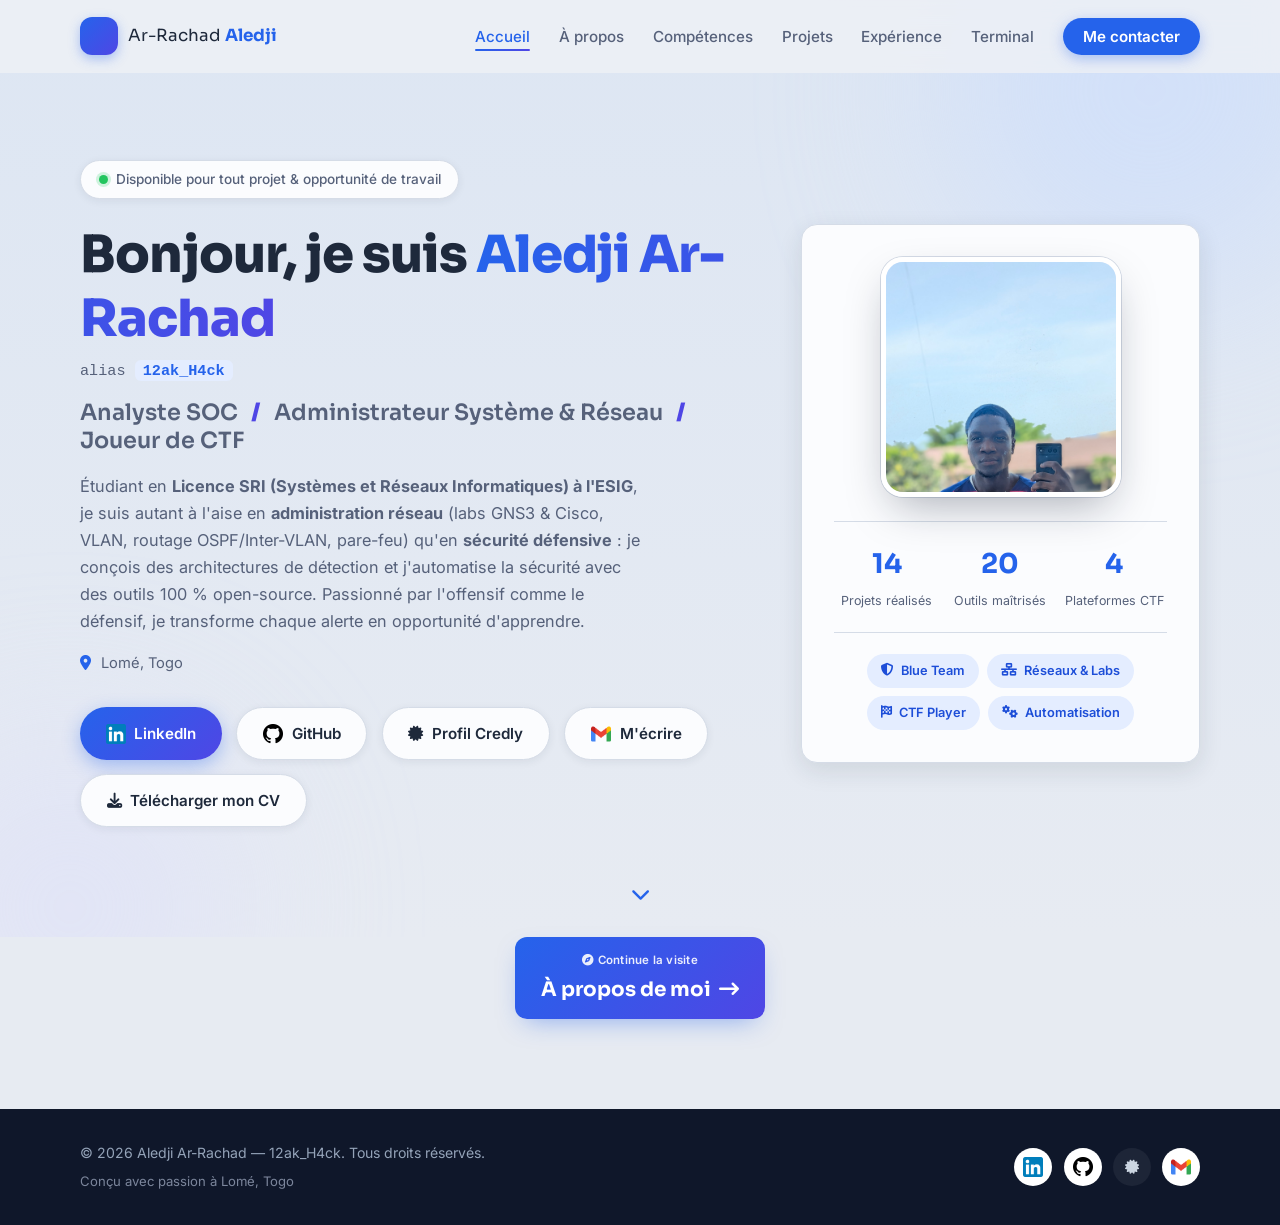
==== commit d0e2176b: "Add files via upload" ====
--- a/index.html
+++ b/index.html
@@ -5,7 +5,7 @@
   <meta name="viewport" content="width=device-width, initial-scale=1.0">
   <title>Aledji Ar-Rachad — Accueil</title>
   <meta name="description" content="Portfolio d'Aledji Ar-Rachad — Étudiant en Licence SRI (Systèmes et Réseaux Informatiques) à l'ESIG, Analyste SOC, Administrateur Système & Réseau et joueur de CTF.">
-  <link rel="icon" href="data:image/svg+xml,%3Csvg xmlns='http://www.w3.org/2000/svg' viewBox='0 0 100 100'%3E%3Ctext y='.9em' font-size='90'%3E%F0%9F%9B%A1%EF%B8%8F%3C/text%3E%3C/svg%3E">
+  <link rel="icon" type="image/png" href="assets/favicon.png">
 
   <link rel="preconnect" href="https://fonts.googleapis.com">
   <link rel="preconnect" href="https://fonts.gstatic.com" crossorigin>
@@ -23,7 +23,7 @@
 <header class="navbar" id="navbar">
   <nav class="container nav-inner">
     <a href="index.html" class="logo">
-      <span class="logo-badge"><i class="fa-solid fa-shield-halved"></i></span>
+      <span class="logo-badge" role="img" aria-label="Logo 12ak_H4ck"></span>
       <span>Ar-Rachad <strong>Aledji</strong></span>
     </a>
 
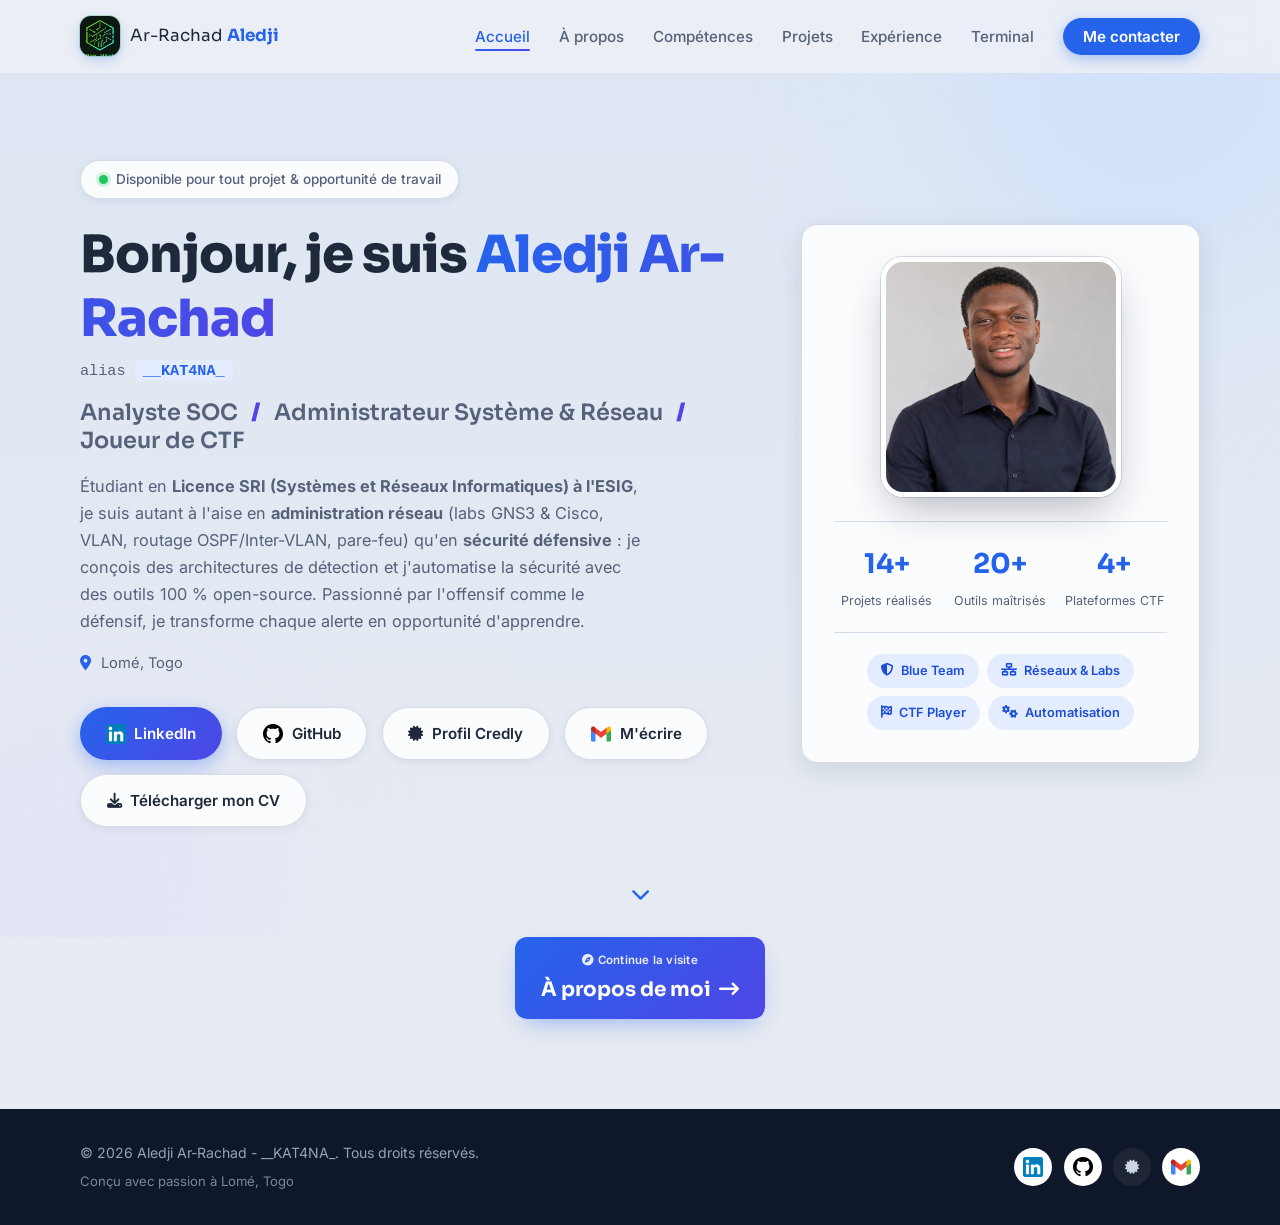
==== commit e9a78277: "portfolio: nouvel alias __KAT4NA_, compteurs avec +, retrait des tirets longs - alias 12ak_H4ck -> _" ====
--- a/index.html
+++ b/index.html
@@ -3,8 +3,8 @@
 <head>
   <meta charset="UTF-8">
   <meta name="viewport" content="width=device-width, initial-scale=1.0">
-  <title>Aledji Ar-Rachad — Accueil</title>
-  <meta name="description" content="Portfolio d'Aledji Ar-Rachad — Étudiant en Licence SRI (Systèmes et Réseaux Informatiques) à l'ESIG, Analyste SOC, Administrateur Système & Réseau et joueur de CTF.">
+  <title>Aledji Ar-Rachad - Accueil</title>
+  <meta name="description" content="Portfolio d'Aledji Ar-Rachad - Étudiant en Licence SRI (Systèmes et Réseaux Informatiques) à l'ESIG, Analyste SOC, Administrateur Système & Réseau et joueur de CTF.">
   <link rel="icon" type="image/png" href="assets/favicon.png">
 
   <link rel="preconnect" href="https://fonts.googleapis.com">
@@ -23,7 +23,7 @@
 <header class="navbar" id="navbar">
   <nav class="container nav-inner">
     <a href="index.html" class="logo">
-      <span class="logo-badge" role="img" aria-label="Logo 12ak_H4ck"></span>
+      <span class="logo-badge" role="img" aria-label="Logo __KAT4NA_"></span>
       <span>Ar-Rachad <strong>Aledji</strong></span>
     </a>
 
@@ -56,7 +56,7 @@
 
       <h1>Bonjour, je suis <span class="accent">Aledji Ar-Rachad</span></h1>
 
-      <p class="hero-alias">alias <span>12ak_H4ck</span></p>
+      <p class="hero-alias">alias <span>__KAT4NA_</span></p>
 
       <h2 class="hero-role">Analyste SOC <span class="sep">/</span> Administrateur Système &amp; Réseau <span class="sep">/</span> Joueur de CTF</h2>
 
@@ -107,15 +107,15 @@
       </div>
       <div class="hero-stats">
         <div class="stat">
-          <span class="stat-value" data-count="14">0</span>
+          <span class="stat-value" data-count="14" data-suffix="+">0</span>
           <span class="stat-label">Projets réalisés</span>
         </div>
         <div class="stat">
-          <span class="stat-value" data-count="20">0</span>
+          <span class="stat-value" data-count="20" data-suffix="+">0</span>
           <span class="stat-label">Outils maîtrisés</span>
         </div>
         <div class="stat">
-          <span class="stat-value" data-count="4">0</span>
+          <span class="stat-value" data-count="4" data-suffix="+">0</span>
           <span class="stat-label">Plateformes CTF</span>
         </div>
       </div>
@@ -147,7 +147,7 @@
 <footer class="footer">
   <div class="container footer-inner">
     <p>
-      © <span id="year"></span> Aledji Ar-Rachad — 12ak_H4ck. Tous droits réservés.<br>
+      © <span id="year"></span> Aledji Ar-Rachad - __KAT4NA_. Tous droits réservés.<br>
       <span class="footer-made">Conçu avec passion à Lomé, Togo</span>
     </p>
     <div class="footer-links">
--- a/styles.css
+++ b/styles.css
@@ -114,15 +114,16 @@
 .logo strong { color: var(--primary); }
 
 .logo-badge {
-  display: inline-grid;
-  place-items: center;
-  width: 38px;
-  height: 38px;
-  border-radius: 12px;
-  background: linear-gradient(135deg, var(--primary), var(--accent));
-  color: #fff;
-  font-size: 0.95rem;
-  box-shadow: 0 4px 12px rgba(37, 99, 235, 0.35);
+  display: inline-block;
+  width: 40px;
+  height: 40px;
+  border-radius: 11px;
+  background-color: #0c1712;
+  background-image: url("assets/logo.png");
+  background-repeat: no-repeat;
+  background-size: 260%;          /* zoom sur l'hexagone (augmente = plus zoomé) */
+  background-position: 50% 30%;   /* cadrage : monte/descend ce 2e % si besoin */
+  box-shadow: 0 4px 12px rgba(37, 99, 235, 0.25), 0 0 0 1px rgba(63, 185, 80, 0.3);
   transition: transform 0.3s ease;
 }
 .logo:hover .logo-badge { transform: rotate(-8deg) scale(1.06); }
@@ -1502,8 +1503,8 @@
 /* le logo pulse doucement en continu */
 .logo-badge { animation: badge-glow 3s ease-in-out infinite; }
 @keyframes badge-glow {
-  0%, 100% { box-shadow: 0 4px 12px rgba(37, 99, 235, 0.35); }
-  50%      { box-shadow: 0 6px 20px rgba(124, 58, 237, 0.6); }
+  0%, 100% { box-shadow: 0 4px 12px rgba(37, 99, 235, 0.22), 0 0 0 1px rgba(63, 185, 80, 0.3); }
+  50%      { box-shadow: 0 6px 20px rgba(63, 185, 80, 0.5), 0 0 0 1px rgba(63, 185, 80, 0.55); }
 }
 
 /* liens : petit soulèvement au survol */
